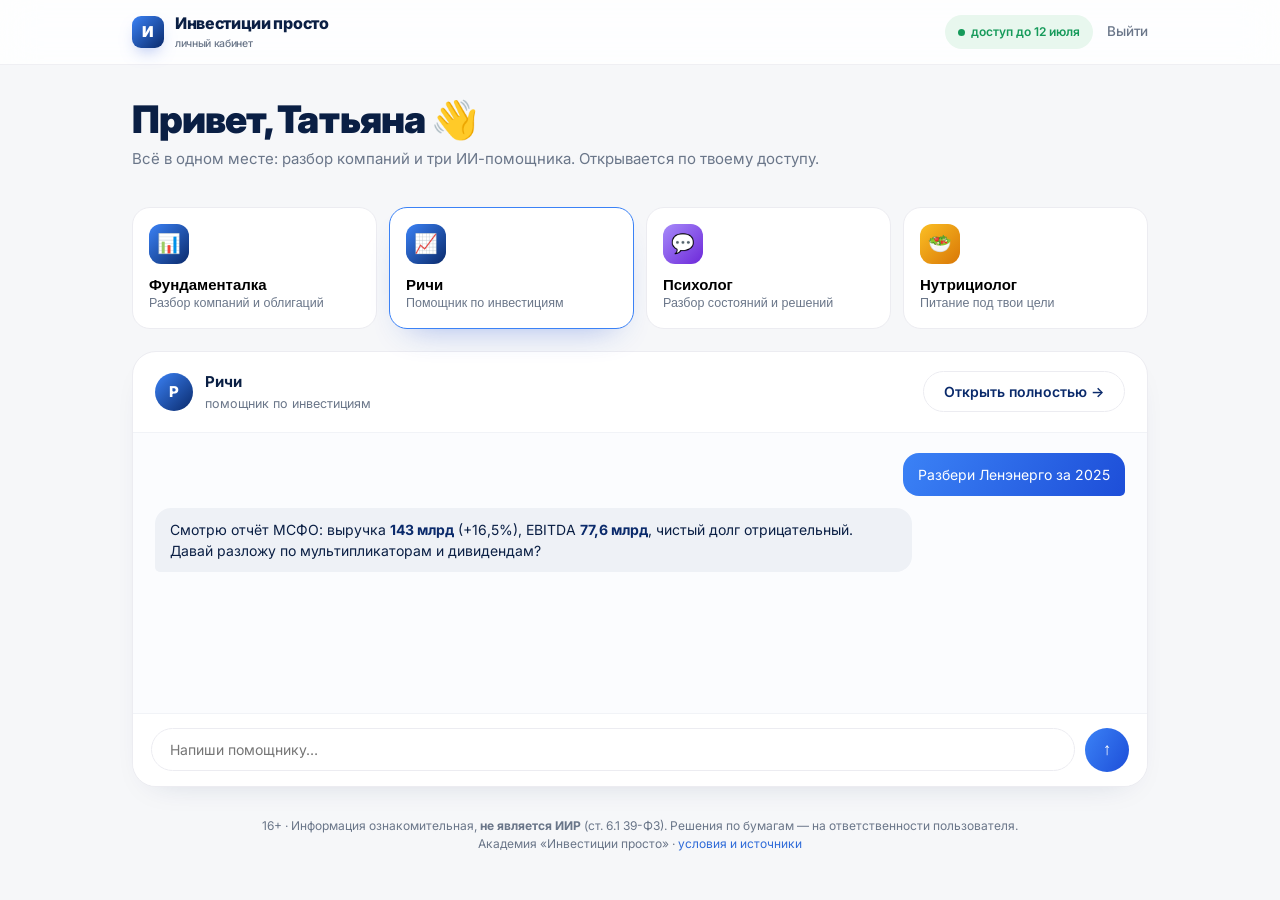
==== cabinet/index.html @ 660f0cd5 "Личный кабинет (прототип) на /cabinet/ + ссылка Войти в шапке и футере Co-Authored-By: Claude Opus 4" ====
<!DOCTYPE html>
<html lang="ru">
<head>
<meta charset="UTF-8">
<meta name="viewport" content="width=device-width, initial-scale=1.0, viewport-fit=cover">
<title>Кабинет — Инвестиции просто</title>
<meta name="description" content="Личный кабинет Академии «Инвестиции просто»: Фундаменталка и ИИ-помощники Ричи, психолог и нутрициолог в одном месте.">
<link rel="preconnect" href="https://fonts.googleapis.com">
<link rel="preconnect" href="https://fonts.gstatic.com" crossorigin>
<link href="https://fonts.googleapis.com/css2?family=Inter:wght@400;500;600;700;800;900&display=swap" rel="stylesheet">
<style>
:root{
  --ink:#0a1f44;
  --ink-soft:#34405a;
  --muted:#6a7689;
  --blue:#2f6bd8;
  --blue-bright:#3b82f6;
  --blue-deep:#0a2a6b;
  --line:#ececf1;
  --line-2:#f1f3f7;
  --bg:#ffffff;
  --green:#159a5a;
  --red:#e2574c;
  --radius:24px;
  --shadow:0 24px 60px -28px rgba(20,40,90,.22);
  --shadow-sm:0 12px 34px -22px rgba(20,40,90,.22);
}
*{margin:0;padding:0;box-sizing:border-box}
html{scroll-behavior:smooth}
body{font-family:'Inter',-apple-system,BlinkMacSystemFont,'Segoe UI',sans-serif;color:var(--ink);background:#f6f7f9;line-height:1.6;-webkit-font-smoothing:antialiased}
.wrap{max-width:1060px;margin:0 auto;padding:0 22px}
a{color:inherit;text-decoration:none}
h1,h2,h3{line-height:1.1;letter-spacing:-.025em;font-weight:800;color:var(--ink)}
.btn{display:inline-flex;align-items:center;gap:8px;font-weight:600;font-size:14px;padding:11px 20px;border-radius:100px;border:none;cursor:pointer;transition:transform .2s,box-shadow .2s,background .2s,color .2s;font-family:inherit;white-space:nowrap}
.btn-primary{background:linear-gradient(120deg,#3b82f6,#1d4ed8 55%,#0a2a6b);color:#fff;box-shadow:0 14px 30px -14px rgba(29,78,216,.6)}
.btn-primary:hover{transform:translateY(-2px)}
.btn-ghost{background:#fff;color:var(--blue-deep);border:1.5px solid var(--line)}
.btn-ghost:hover{border-color:var(--blue-bright)}

/* HEADER — Apple-style pill nav */
header{position:sticky;top:0;z-index:90;background:rgba(255,255,255,.82);backdrop-filter:saturate(180%) blur(18px);border-bottom:1px solid rgba(236,236,241,.8)}
.nav{display:flex;align-items:center;justify-content:space-between;height:64px;gap:16px}
.logo{display:flex;align-items:center;gap:11px;font-weight:800;font-size:16px;letter-spacing:-.02em;flex:none}
.logo .mark{width:32px;height:32px;border-radius:9px;flex:none;background:linear-gradient(135deg,#3b82f6,#0a2a6b);display:grid;place-items:center;color:#fff;font-weight:900;font-size:15px;box-shadow:0 8px 18px -8px rgba(29,78,216,.6)}
.logo small{display:block;font-size:10.5px;font-weight:500;color:var(--muted)}
.access{display:flex;align-items:center;gap:14px;flex:none}
.access .badge{font-size:12px;font-weight:600;color:var(--green);background:#e8f7ee;padding:7px 13px;border-radius:100px;display:inline-flex;align-items:center;gap:6px}
.access .badge::before{content:"";width:7px;height:7px;border-radius:50%;background:var(--green)}
.link-out{font-size:13.5px;font-weight:500;color:var(--muted);cursor:pointer}
.link-out:hover{color:var(--blue)}

/* WELCOME */
.hello{padding:34px 0 10px}
.hello h1{font-size:clamp(26px,3.4vw,38px);font-weight:900;margin-bottom:6px}
.hello p{color:var(--muted);font-size:15px}

/* TABS */
.tabs{display:grid;grid-template-columns:repeat(4,1fr);gap:12px;margin:26px 0 22px}
.tab{background:#fff;border:1.5px solid var(--line);border-radius:18px;padding:16px;cursor:pointer;transition:transform .2s,border-color .2s,box-shadow .2s;text-align:left}
.tab:hover{transform:translateY(-3px);box-shadow:var(--shadow-sm)}
.tab.active{border-color:var(--blue-bright);box-shadow:0 16px 34px -20px rgba(29,78,216,.45)}
.tab .ic{width:40px;height:40px;border-radius:12px;display:grid;place-items:center;font-size:19px;color:#fff;margin-bottom:12px}
.tab .ic.b{background:linear-gradient(135deg,#3b82f6,#0a2a6b)}
.tab .ic.g{background:linear-gradient(135deg,#34d399,#159a5a)}
.tab .ic.p{background:linear-gradient(135deg,#a78bfa,#6d28d9)}
.tab .ic.o{background:linear-gradient(135deg,#fbbf24,#d97706)}
.tab .tt{font-weight:700;font-size:15px;margin-bottom:2px}
.tab .ts{font-size:12.5px;color:var(--muted);line-height:1.35}
.tab .locked{font-size:11px;font-weight:600;color:var(--muted);margin-top:8px;display:inline-flex;align-items:center;gap:5px}

/* PANEL */
.panel{background:#fff;border:1px solid var(--line);border-radius:var(--radius);box-shadow:var(--shadow-sm);overflow:hidden;margin-bottom:30px}
.panel-head{display:flex;align-items:center;gap:12px;padding:18px 22px;border-bottom:1px solid var(--line-2)}
.panel-head .av{width:38px;height:38px;border-radius:50%;display:grid;place-items:center;color:#fff;font-weight:800;font-size:15px;background:linear-gradient(135deg,#3b82f6,#0a2a6b);flex:none}
.panel-head .nm{font-weight:700;font-size:15px}
.panel-head .rl{font-size:12.5px;color:var(--muted)}
.panel-head .open-app{margin-left:auto}

.chat{padding:20px 22px;min-height:280px;display:flex;flex-direction:column;gap:12px;background:#fbfcfe}
.msg{max-width:78%;padding:11px 15px;border-radius:16px;font-size:14px;line-height:1.5}
.msg.me{align-self:flex-end;background:linear-gradient(120deg,#3b82f6,#1d4ed8);color:#fff;border-bottom-right-radius:5px}
.msg.bot{align-self:flex-start;background:#eef1f6;color:var(--ink);border-bottom-left-radius:5px}
.msg.bot b{color:var(--blue-deep)}

.composer{display:flex;gap:10px;align-items:center;padding:14px 18px;border-top:1px solid var(--line-2);background:#fff}
.composer input{flex:1;border:1.5px solid var(--line);border-radius:100px;padding:12px 18px;font-size:14px;font-family:inherit;color:var(--ink);outline:none;transition:border-color .2s}
.composer input:focus{border-color:var(--blue-bright)}
.composer .send{width:44px;height:44px;border-radius:50%;border:none;cursor:pointer;background:linear-gradient(120deg,#3b82f6,#1d4ed8);color:#fff;font-size:17px;display:grid;place-items:center;flex:none;transition:transform .2s}
.composer .send:hover{transform:scale(1.06)}

.disclaimer{text-align:center;color:var(--muted);font-size:12px;padding:0 0 34px;line-height:1.5}
.disclaimer a{color:var(--blue)}

@media(max-width:760px){
  .tabs{grid-template-columns:1fr 1fr}
  .access .badge{display:none}
  .panel-head .open-app{display:none}
}
@media(max-width:460px){
  .tabs{grid-template-columns:1fr 1fr;gap:10px}
  .msg{max-width:88%}
}
</style>
</head>
<body>

<header>
  <div class="wrap nav">
    <a class="logo" href="../index.html">
      <span class="mark">И</span>
      <span>Инвестиции просто<small>личный кабинет</small></span>
    </a>
    <div class="access">
      <span class="badge">доступ до 12 июля</span>
      <a class="link-out" href="../index.html">Выйти</a>
    </div>
  </div>
</header>

<main class="wrap">

  <section class="hello">
    <h1>Привет, Татьяна 👋</h1>
    <p>Всё в одном месте: разбор компаний и три ИИ-помощника. Открывается по твоему доступу.</p>
  </section>

  <section class="tabs" id="tabs">
    <button class="tab" data-agent="fund">
      <div class="ic b">📊</div>
      <div class="tt">Фундаменталка</div>
      <div class="ts">Разбор компаний и облигаций</div>
    </button>
    <button class="tab active" data-agent="richi">
      <div class="ic b">📈</div>
      <div class="tt">Ричи</div>
      <div class="ts">Помощник по инвестициям</div>
    </button>
    <button class="tab" data-agent="psy">
      <div class="ic p">💬</div>
      <div class="tt">Психолог</div>
      <div class="ts">Разбор состояний и решений</div>
    </button>
    <button class="tab" data-agent="nutri">
      <div class="ic o">🥗</div>
      <div class="tt">Нутрициолог</div>
      <div class="ts">Питание под твои цели</div>
    </button>
  </section>

  <section class="panel">
    <div class="panel-head">
      <div class="av" id="pAv">Р</div>
      <div>
        <div class="nm" id="pName">Ричи</div>
        <div class="rl" id="pRole">помощник по инвестициям</div>
      </div>
      <button class="btn btn-ghost open-app" id="pOpen">Открыть полностью →</button>
    </div>

    <div class="chat" id="chat">
      <div class="msg me">Разбери Ленэнерго за 2025</div>
      <div class="msg bot">Смотрю отчёт МСФО: выручка <b>143 млрд</b> (+16,5%), EBITDA <b>77,6 млрд</b>, чистый долг отрицательный. Давай разложу по мультипликаторам и дивидендам?</div>
    </div>

    <div class="composer">
      <input id="inp" type="text" placeholder="Напиши помощнику…" />
      <button class="send" id="send" aria-label="Отправить">↑</button>
    </div>
  </section>

  <p class="disclaimer">
    16+ · Информация ознакомительная, <b>не является ИИР</b> (ст. 6.1 39-ФЗ). Решения по бумагам — на ответственности пользователя.<br>
    Академия «Инвестиции просто» · <a href="#">условия и источники</a>
  </p>

</main>

<script>
/* ── Макет: данные агентов. В бою сюда подставляется проверка /api/login
   и реальные вызовы DeepSeek с серверным промптом каждого агента. ── */
var AGENTS = {
  fund:  {name:'Фундаменталка', role:'разбор компаний и облигаций', ini:'Ф',
          hello:'Выбери компанию — покажу профиль, финансы, мультипликаторы и дивиденды. Считать ничего не нужно.'},
  richi: {name:'Ричи', role:'помощник по инвестициям', ini:'Р',
          hello:'Привет! Назови компанию или вопрос по портфелю — разберём по полочкам.'},
  psy:   {name:'Психолог', role:'разбор состояний и решений', ini:'П',
          hello:'Я рядом. Что сейчас занимает голову — тревога, решение, отношения? Начнём с того, что важнее.'},
  nutri: {name:'Нутрициолог', role:'питание под твои цели', ini:'Н',
          hello:'Расскажи про цель и режим дня — соберём питание без диет-травм и голодовок.'}
};

var tabs = document.getElementById('tabs');
var chat = document.getElementById('chat');
var inp  = document.getElementById('inp');

function selectAgent(key){
  var a = AGENTS[key];
  document.querySelectorAll('.tab').forEach(function(t){
    t.classList.toggle('active', t.dataset.agent === key);
  });
  document.getElementById('pName').textContent = a.name;
  document.getElementById('pRole').textContent = a.role;
  document.getElementById('pAv').textContent = a.ini;
  chat.innerHTML = '<div class="msg bot">'+a.hello+'</div>';
  inp.focus();
}

tabs.addEventListener('click', function(e){
  var t = e.target.closest('.tab');
  if(t) selectAgent(t.dataset.agent);
});

function sendMsg(){
  var v = inp.value.trim();
  if(!v) return;
  var me = document.createElement('div'); me.className='msg me'; me.textContent=v;
  chat.appendChild(me);
  inp.value='';
  /* заглушка ответа — в бою тут ответ от DeepSeek через сервер */
  var bot = document.createElement('div'); bot.className='msg bot';
  bot.textContent='(демо) Здесь появится ответ помощника. Логика подключается на сервере.';
  setTimeout(function(){ chat.appendChild(bot); chat.scrollTop=chat.scrollHeight; }, 350);
  chat.scrollTop=chat.scrollHeight;
}
document.getElementById('send').addEventListener('click', sendMsg);
inp.addEventListener('keydown', function(e){ if(e.key==='Enter') sendMsg(); });
</script>
</body>
</html>
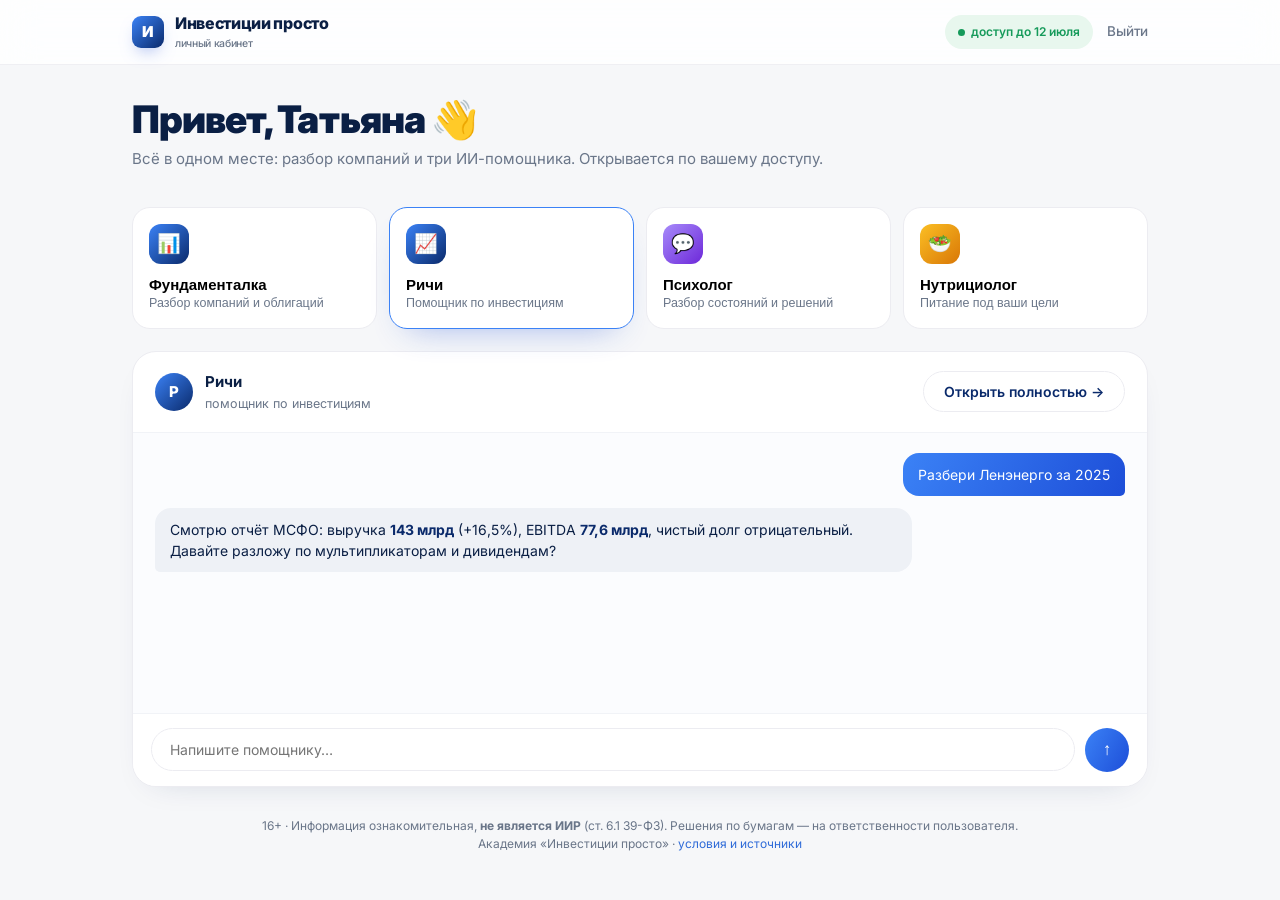
==== commit f779ccb7: "Лендинг: блок Начните отсюда наверх, переливающиеся кнопки везде; кабинет на вы Co-Authored-By: Clau" ====
--- a/cabinet/index.html
+++ b/cabinet/index.html
@@ -121,7 +121,7 @@
 
   <section class="hello">
     <h1>Привет, Татьяна 👋</h1>
-    <p>Всё в одном месте: разбор компаний и три ИИ-помощника. Открывается по твоему доступу.</p>
+    <p>Всё в одном месте: разбор компаний и три ИИ-помощника. Открывается по вашему доступу.</p>
   </section>
 
   <section class="tabs" id="tabs">
@@ -143,7 +143,7 @@
     <button class="tab" data-agent="nutri">
       <div class="ic o">🥗</div>
       <div class="tt">Нутрициолог</div>
-      <div class="ts">Питание под твои цели</div>
+      <div class="ts">Питание под ваши цели</div>
     </button>
   </section>
 
@@ -159,11 +159,11 @@
 
     <div class="chat" id="chat">
       <div class="msg me">Разбери Ленэнерго за 2025</div>
-      <div class="msg bot">Смотрю отчёт МСФО: выручка <b>143 млрд</b> (+16,5%), EBITDA <b>77,6 млрд</b>, чистый долг отрицательный. Давай разложу по мультипликаторам и дивидендам?</div>
+      <div class="msg bot">Смотрю отчёт МСФО: выручка <b>143 млрд</b> (+16,5%), EBITDA <b>77,6 млрд</b>, чистый долг отрицательный. Давайте разложу по мультипликаторам и дивидендам?</div>
     </div>
 
     <div class="composer">
-      <input id="inp" type="text" placeholder="Напиши помощнику…" />
+      <input id="inp" type="text" placeholder="Напишите помощнику…" />
       <button class="send" id="send" aria-label="Отправить">↑</button>
     </div>
   </section>
@@ -180,13 +180,13 @@
    и реальные вызовы DeepSeek с серверным промптом каждого агента. ── */
 var AGENTS = {
   fund:  {name:'Фундаменталка', role:'разбор компаний и облигаций', ini:'Ф',
-          hello:'Выбери компанию — покажу профиль, финансы, мультипликаторы и дивиденды. Считать ничего не нужно.'},
+          hello:'Выберите компанию — покажу профиль, финансы, мультипликаторы и дивиденды. Считать ничего не нужно.'},
   richi: {name:'Ричи', role:'помощник по инвестициям', ini:'Р',
-          hello:'Привет! Назови компанию или вопрос по портфелю — разберём по полочкам.'},
+          hello:'Привет! Назовите компанию или вопрос по портфелю — разберём по полочкам.'},
   psy:   {name:'Психолог', role:'разбор состояний и решений', ini:'П',
           hello:'Я рядом. Что сейчас занимает голову — тревога, решение, отношения? Начнём с того, что важнее.'},
-  nutri: {name:'Нутрициолог', role:'питание под твои цели', ini:'Н',
-          hello:'Расскажи про цель и режим дня — соберём питание без диет-травм и голодовок.'}
+  nutri: {name:'Нутрициолог', role:'питание под ваши цели', ini:'Н',
+          hello:'Расскажите про цель и режим дня — соберём питание без диет-травм и голодовок.'}
 };
 
 var tabs = document.getElementById('tabs');
